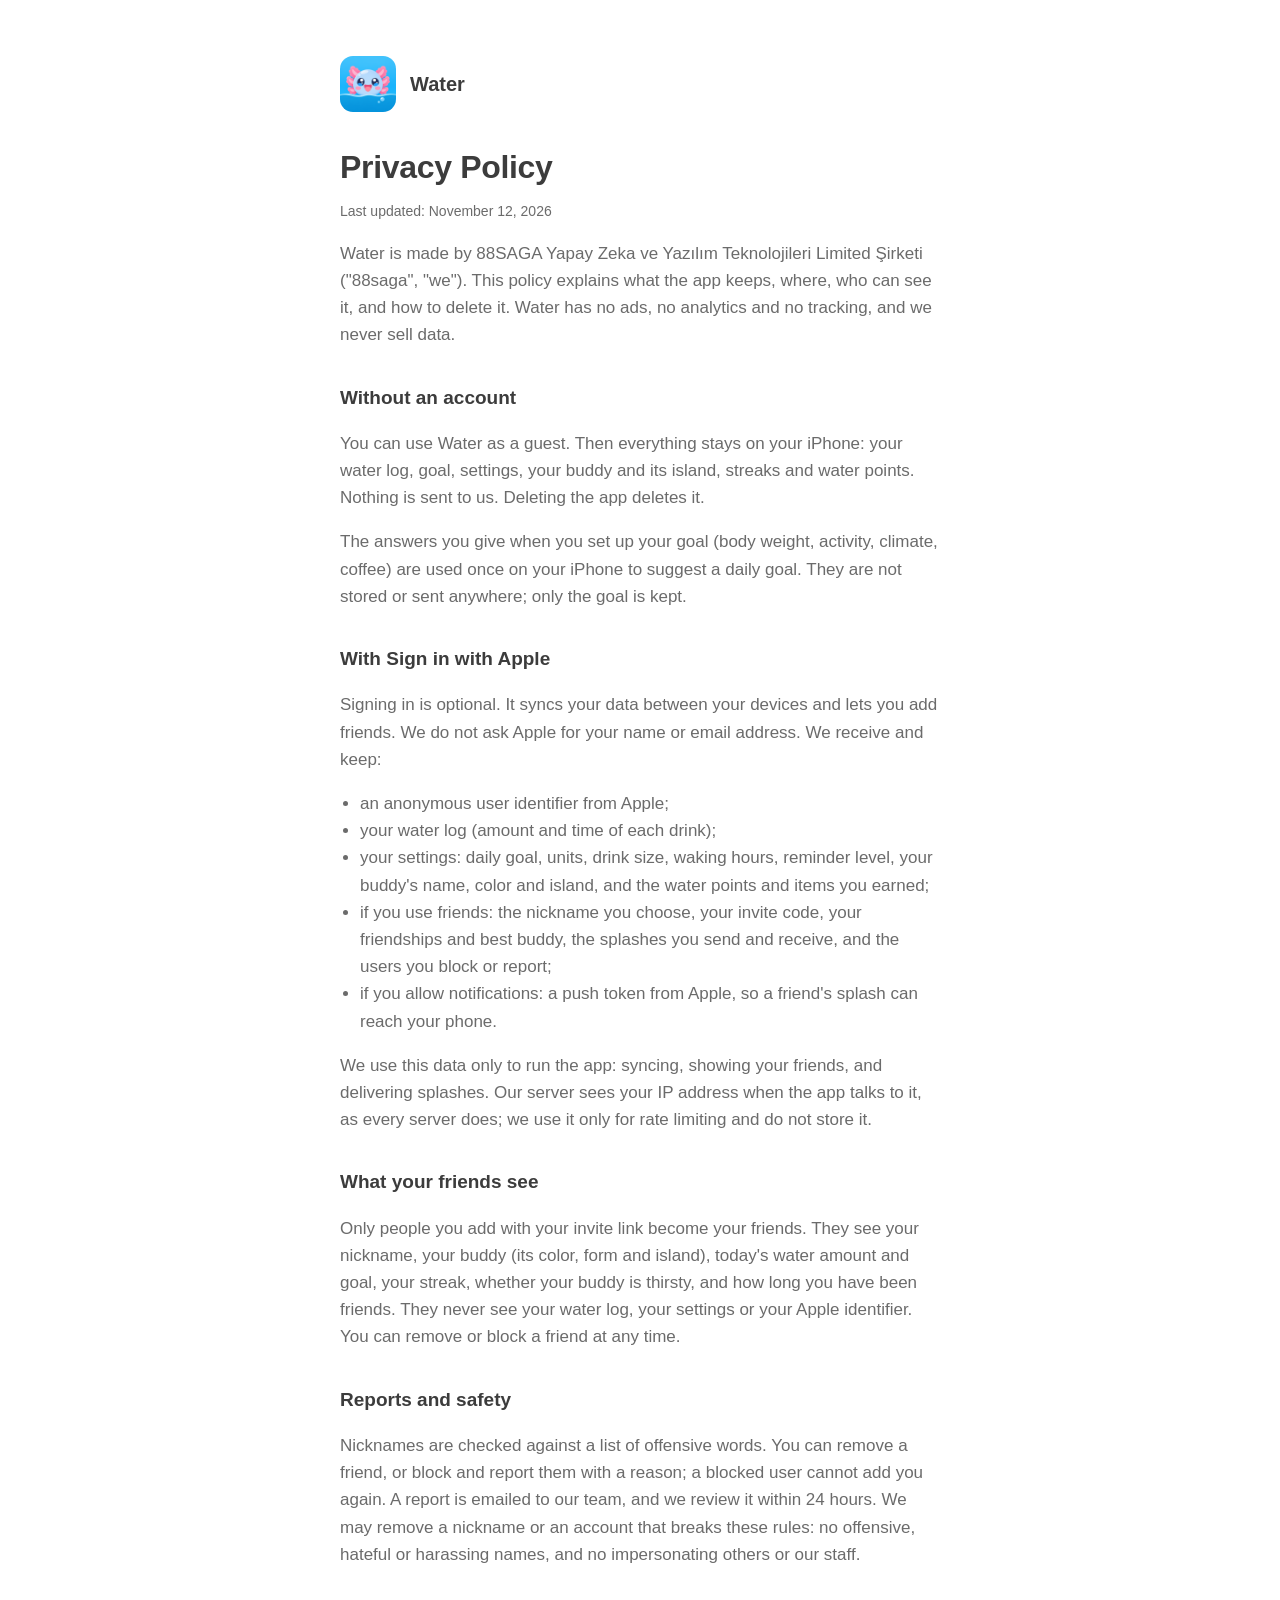
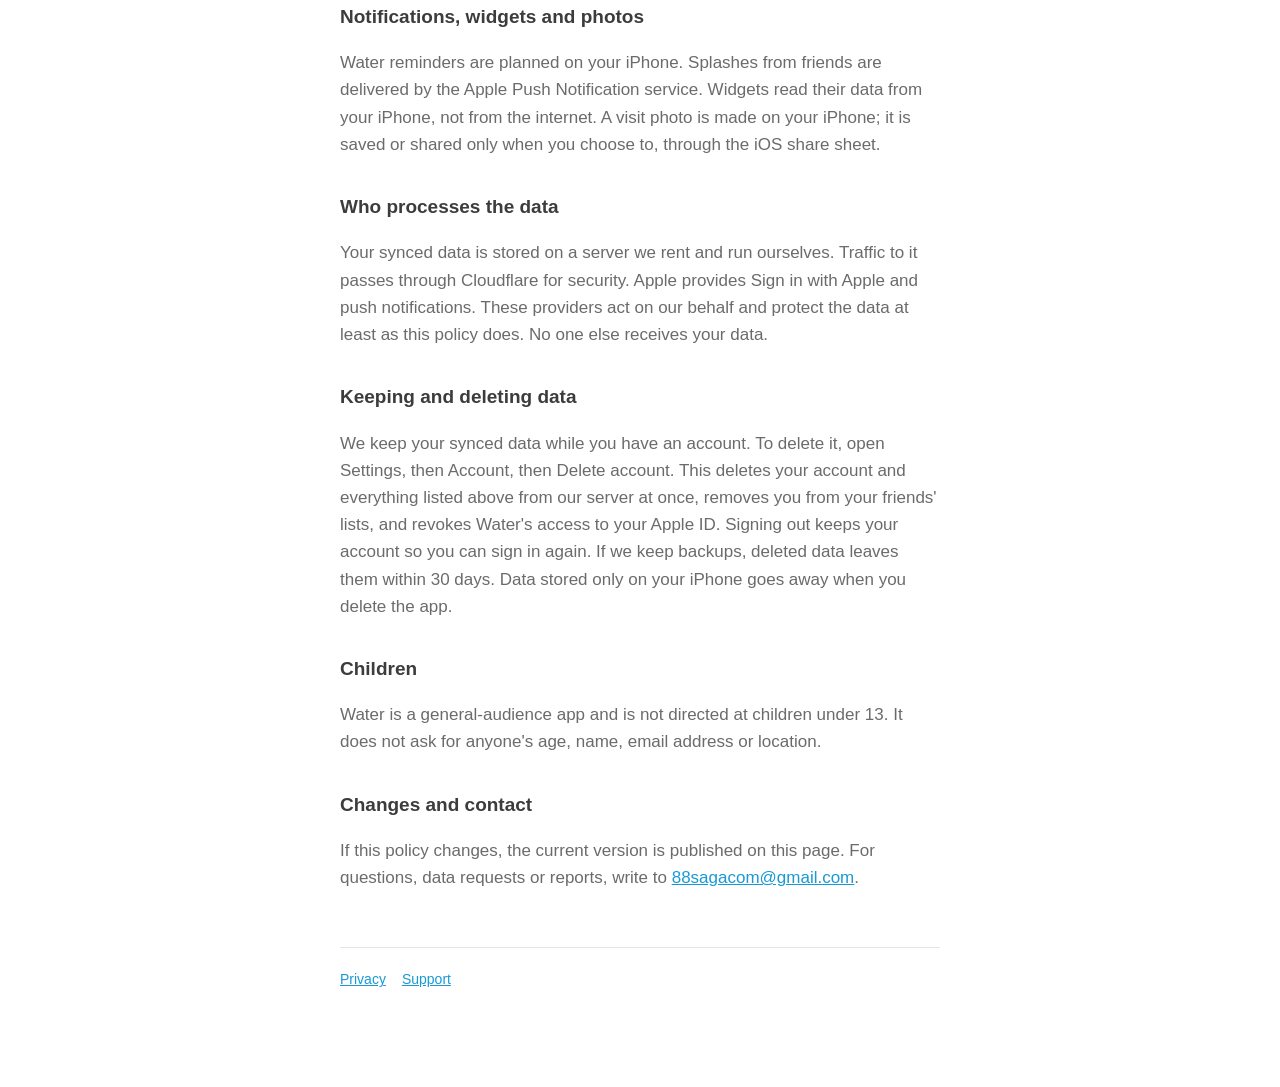
==== privacy/index.html @ 070d773e "Water site: landing, privacy policy, support" ====
<!doctype html>
<html lang="en">
<head>
<meta charset="utf-8">
<meta name="viewport" content="width=device-width, initial-scale=1">
<title>Privacy Policy: Water</title>
<meta name="description" content="What Water stores, what your friends see, and how to delete it.">
<link rel="stylesheet" href="../style.css">
<link rel="icon" href="../icon.png">
</head>
<body>
<main>
<header><img src="../icon.png" alt=""><a href="../">Water</a></header>
<h1>Privacy Policy</h1>
<p class="meta">Last updated: November 12, 2026</p>
<p>Water is made by 88SAGA Yapay Zeka ve Yazılım Teknolojileri Limited Şirketi ("88saga", "we"). This policy explains what the app keeps, where, who can see it, and how to delete it. Water has no ads, no analytics and no tracking, and we never sell data.</p>

<h2>Without an account</h2>
<p>You can use Water as a guest. Then everything stays on your iPhone: your water log, goal, settings, your buddy and its island, streaks and water points. Nothing is sent to us. Deleting the app deletes it.</p>
<p>The answers you give when you set up your goal (body weight, activity, climate, coffee) are used once on your iPhone to suggest a daily goal. They are not stored or sent anywhere; only the goal is kept.</p>

<h2>With Sign in with Apple</h2>
<p>Signing in is optional. It syncs your data between your devices and lets you add friends. We do not ask Apple for your name or email address. We receive and keep:</p>
<ul>
<li>an anonymous user identifier from Apple;</li>
<li>your water log (amount and time of each drink);</li>
<li>your settings: daily goal, units, drink size, waking hours, reminder level, your buddy's name, color and island, and the water points and items you earned;</li>
<li>if you use friends: the nickname you choose, your invite code, your friendships and best buddy, the splashes you send and receive, and the users you block or report;</li>
<li>if you allow notifications: a push token from Apple, so a friend's splash can reach your phone.</li>
</ul>
<p>We use this data only to run the app: syncing, showing your friends, and delivering splashes. Our server sees your IP address when the app talks to it, as every server does; we use it only for rate limiting and do not store it.</p>

<h2>What your friends see</h2>
<p>Only people you add with your invite link become your friends. They see your nickname, your buddy (its color, form and island), today's water amount and goal, your streak, whether your buddy is thirsty, and how long you have been friends. They never see your water log, your settings or your Apple identifier. You can remove or block a friend at any time.</p>

<h2>Reports and safety</h2>
<p>Nicknames are checked against a list of offensive words. You can remove a friend, or block and report them with a reason; a blocked user cannot add you again. A report is emailed to our team, and we review it within 24 hours. We may remove a nickname or an account that breaks these rules: no offensive, hateful or harassing names, and no impersonating others or our staff.</p>

<h2>Notifications, widgets and photos</h2>
<p>Water reminders are planned on your iPhone. Splashes from friends are delivered by the Apple Push Notification service. Widgets read their data from your iPhone, not from the internet. A visit photo is made on your iPhone; it is saved or shared only when you choose to, through the iOS share sheet.</p>

<h2>Who processes the data</h2>
<p>Your synced data is stored on a server we rent and run ourselves. Traffic to it passes through Cloudflare for security. Apple provides Sign in with Apple and push notifications. These providers act on our behalf and protect the data at least as this policy does. No one else receives your data.</p>

<h2>Keeping and deleting data</h2>
<p>We keep your synced data while you have an account. To delete it, open Settings, then Account, then Delete account. This deletes your account and everything listed above from our server at once, removes you from your friends' lists, and revokes Water's access to your Apple ID. Signing out keeps your account so you can sign in again. If we keep backups, deleted data leaves them within 30 days. Data stored only on your iPhone goes away when you delete the app.</p>

<h2>Children</h2>
<p>Water is a general-audience app and is not directed at children under 13. It does not ask for anyone's age, name, email address or location.</p>

<h2>Changes and contact</h2>
<p>If this policy changes, the current version is published on this page. For questions, data requests or reports, write to <a href="mailto:88sagacom@gmail.com">88sagacom@gmail.com</a>.</p>
<footer><a href="../privacy/">Privacy</a><a href="../support/">Support</a></footer>
</main>
</body>
</html>
---- style.css ----
:root { --bg: #ffffff; --ink: #3c3c3c; --soft: #6b6b6b; --line: #e5e5e5; --link: #1899d6; --accent: #1cb0f6; }
* { box-sizing: border-box; }
body { margin: 0; background: var(--bg); color: var(--ink); font: 17px/1.6 -apple-system, BlinkMacSystemFont, "SF Pro Text", "Segoe UI", Roboto, sans-serif; -webkit-font-smoothing: antialiased; }
main { max-width: 640px; margin: 0 auto; padding: 56px 20px 96px; }
header { display: flex; align-items: center; gap: 14px; margin-bottom: 36px; }
header img { width: 56px; height: 56px; border-radius: 13px; }
header a { color: var(--ink); text-decoration: none; font-weight: 700; font-size: 20px; }
h1 { font-size: 32px; line-height: 1.2; letter-spacing: -.01em; margin: 0 0 8px; }
h2 { font-size: 19px; margin: 34px 0 6px; }
p, li { color: var(--soft); }
ul { padding-left: 20px; }
a { color: var(--link); }
.meta { font-size: 14px; }
.cta { display: inline-block; margin-top: 12px; padding: 12px 20px; border-radius: 14px; background: var(--accent); color: #fff; font-weight: 700; text-decoration: none; box-shadow: 0 4px 0 #1899d6; }
footer { margin-top: 56px; padding-top: 20px; border-top: 1px solid var(--line); font-size: 14px; color: var(--soft); }
footer a { margin-right: 16px; }
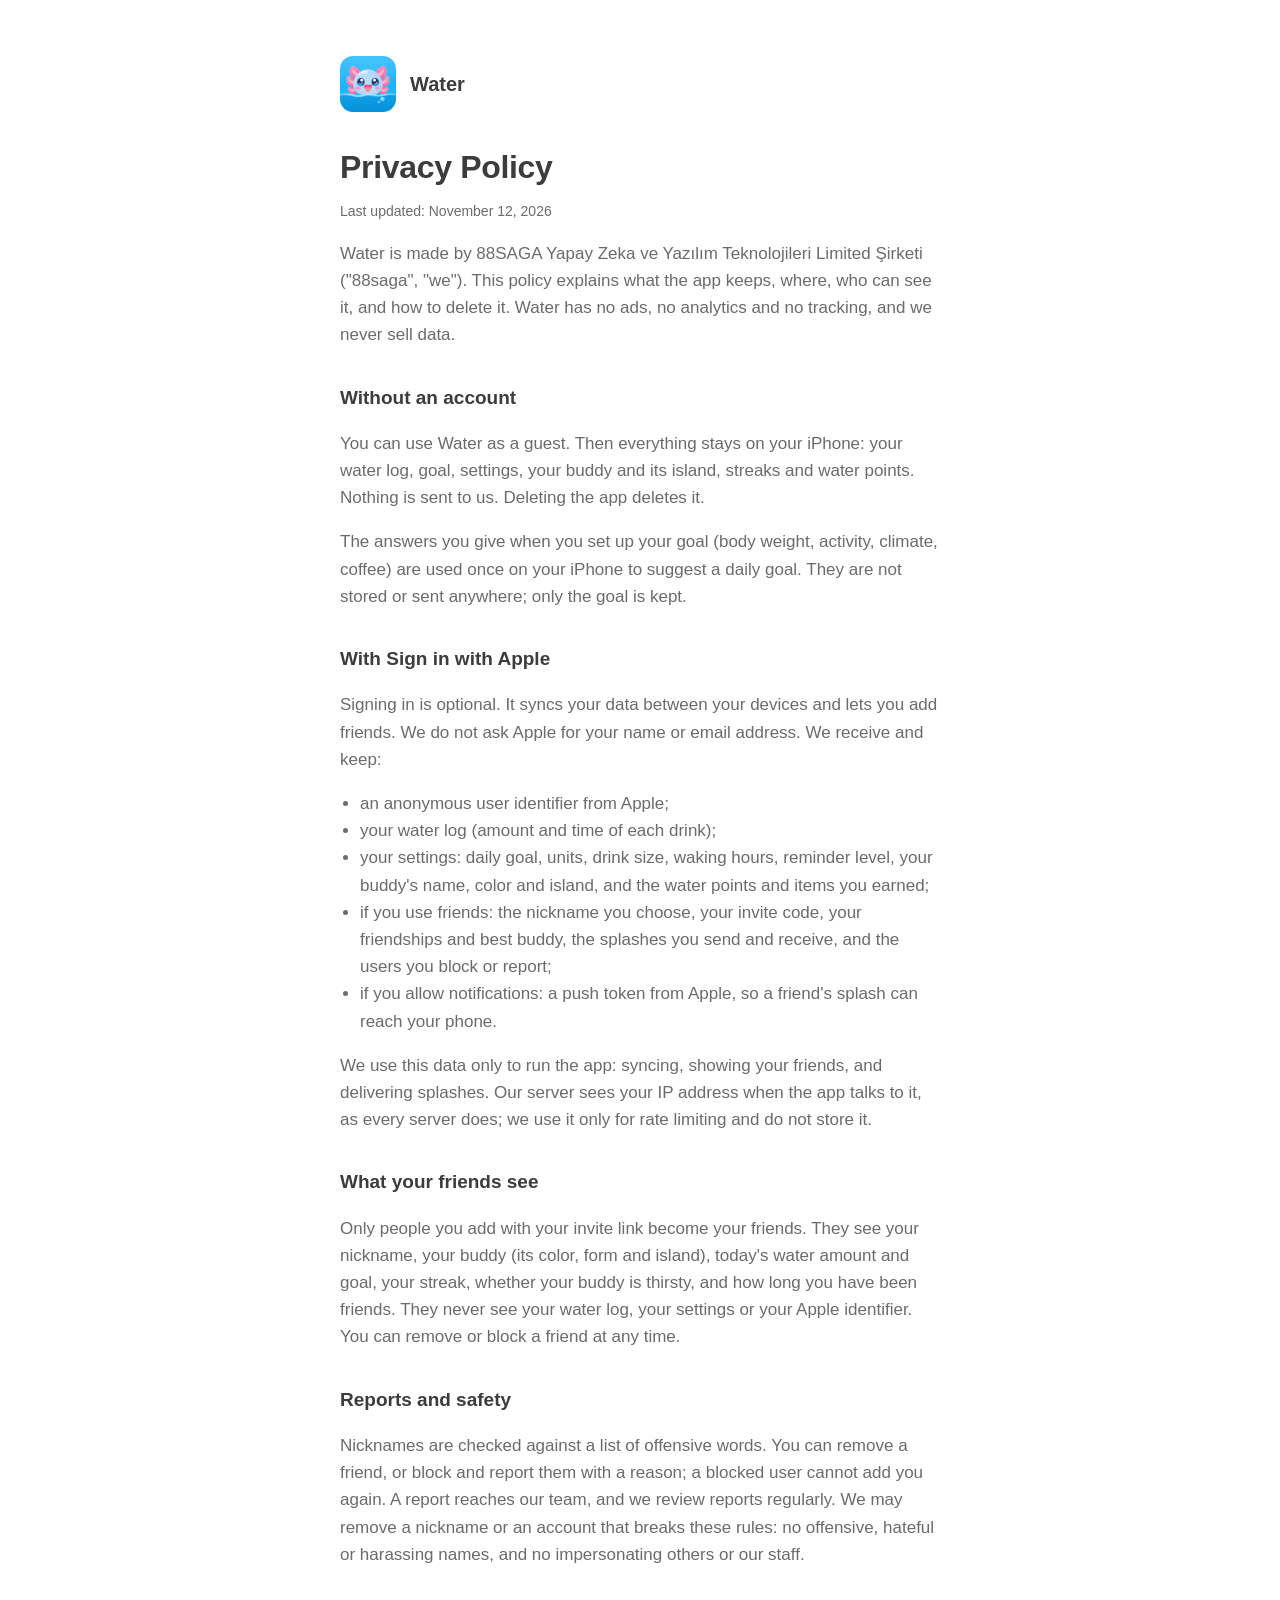
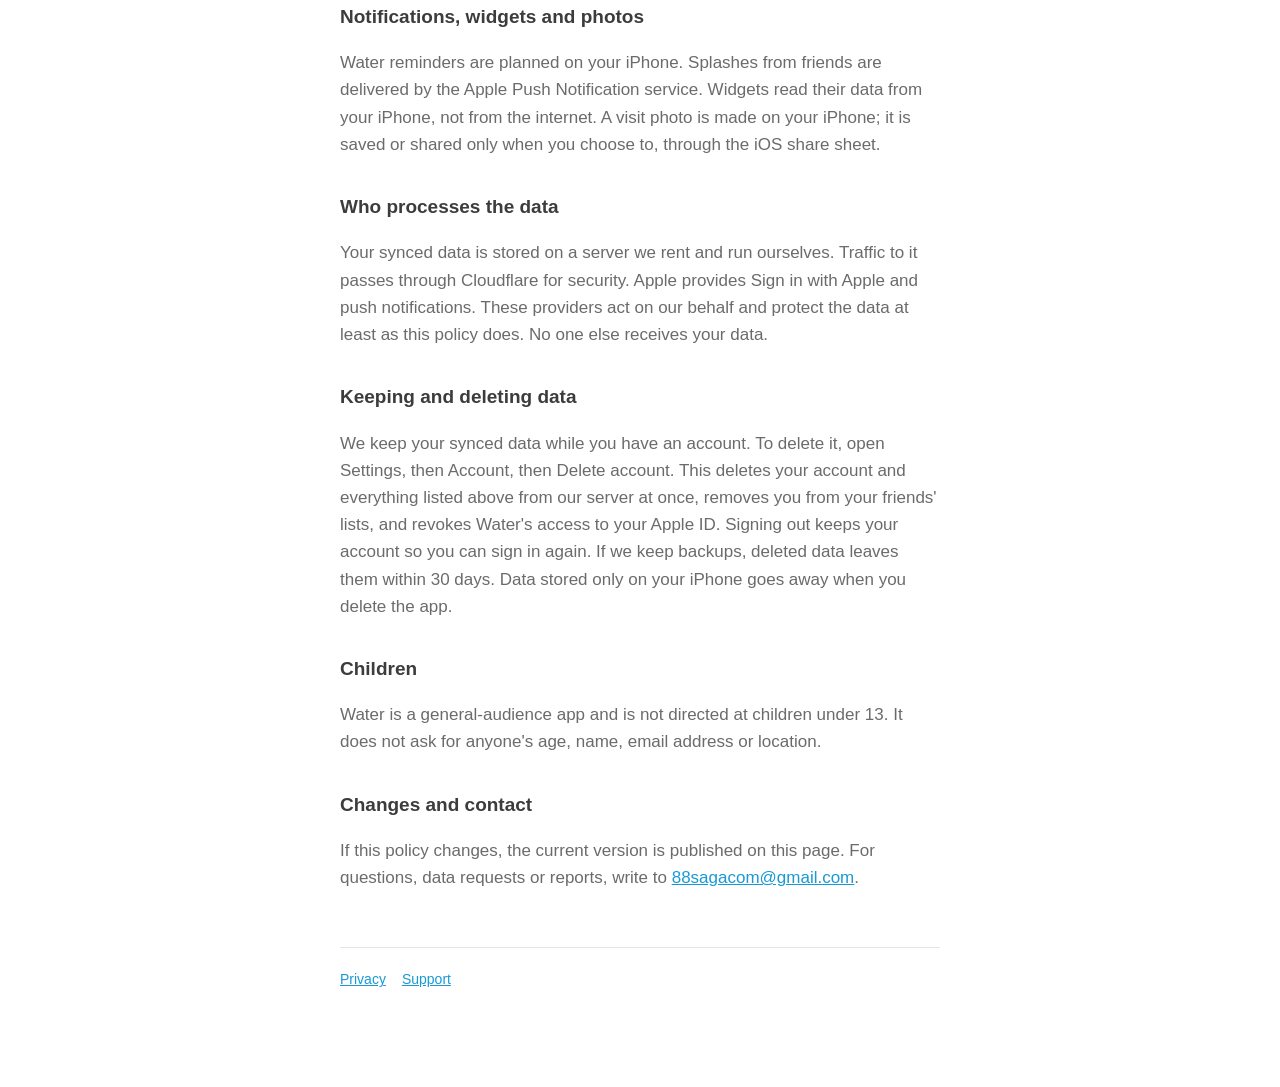
==== commit 7b343ed4: "Reports: reviewed regularly (no email)" ====
--- a/privacy/index.html
+++ b/privacy/index.html
@@ -34,7 +34,7 @@
 <p>Only people you add with your invite link become your friends. They see your nickname, your buddy (its color, form and island), today's water amount and goal, your streak, whether your buddy is thirsty, and how long you have been friends. They never see your water log, your settings or your Apple identifier. You can remove or block a friend at any time.</p>
 
 <h2>Reports and safety</h2>
-<p>Nicknames are checked against a list of offensive words. You can remove a friend, or block and report them with a reason; a blocked user cannot add you again. A report is emailed to our team, and we review it within 24 hours. We may remove a nickname or an account that breaks these rules: no offensive, hateful or harassing names, and no impersonating others or our staff.</p>
+<p>Nicknames are checked against a list of offensive words. You can remove a friend, or block and report them with a reason; a blocked user cannot add you again. A report reaches our team, and we review reports regularly. We may remove a nickname or an account that breaks these rules: no offensive, hateful or harassing names, and no impersonating others or our staff.</p>
 
 <h2>Notifications, widgets and photos</h2>
 <p>Water reminders are planned on your iPhone. Splashes from friends are delivered by the Apple Push Notification service. Widgets read their data from your iPhone, not from the internet. A visit photo is made on your iPhone; it is saved or shared only when you choose to, through the iOS share sheet.</p>
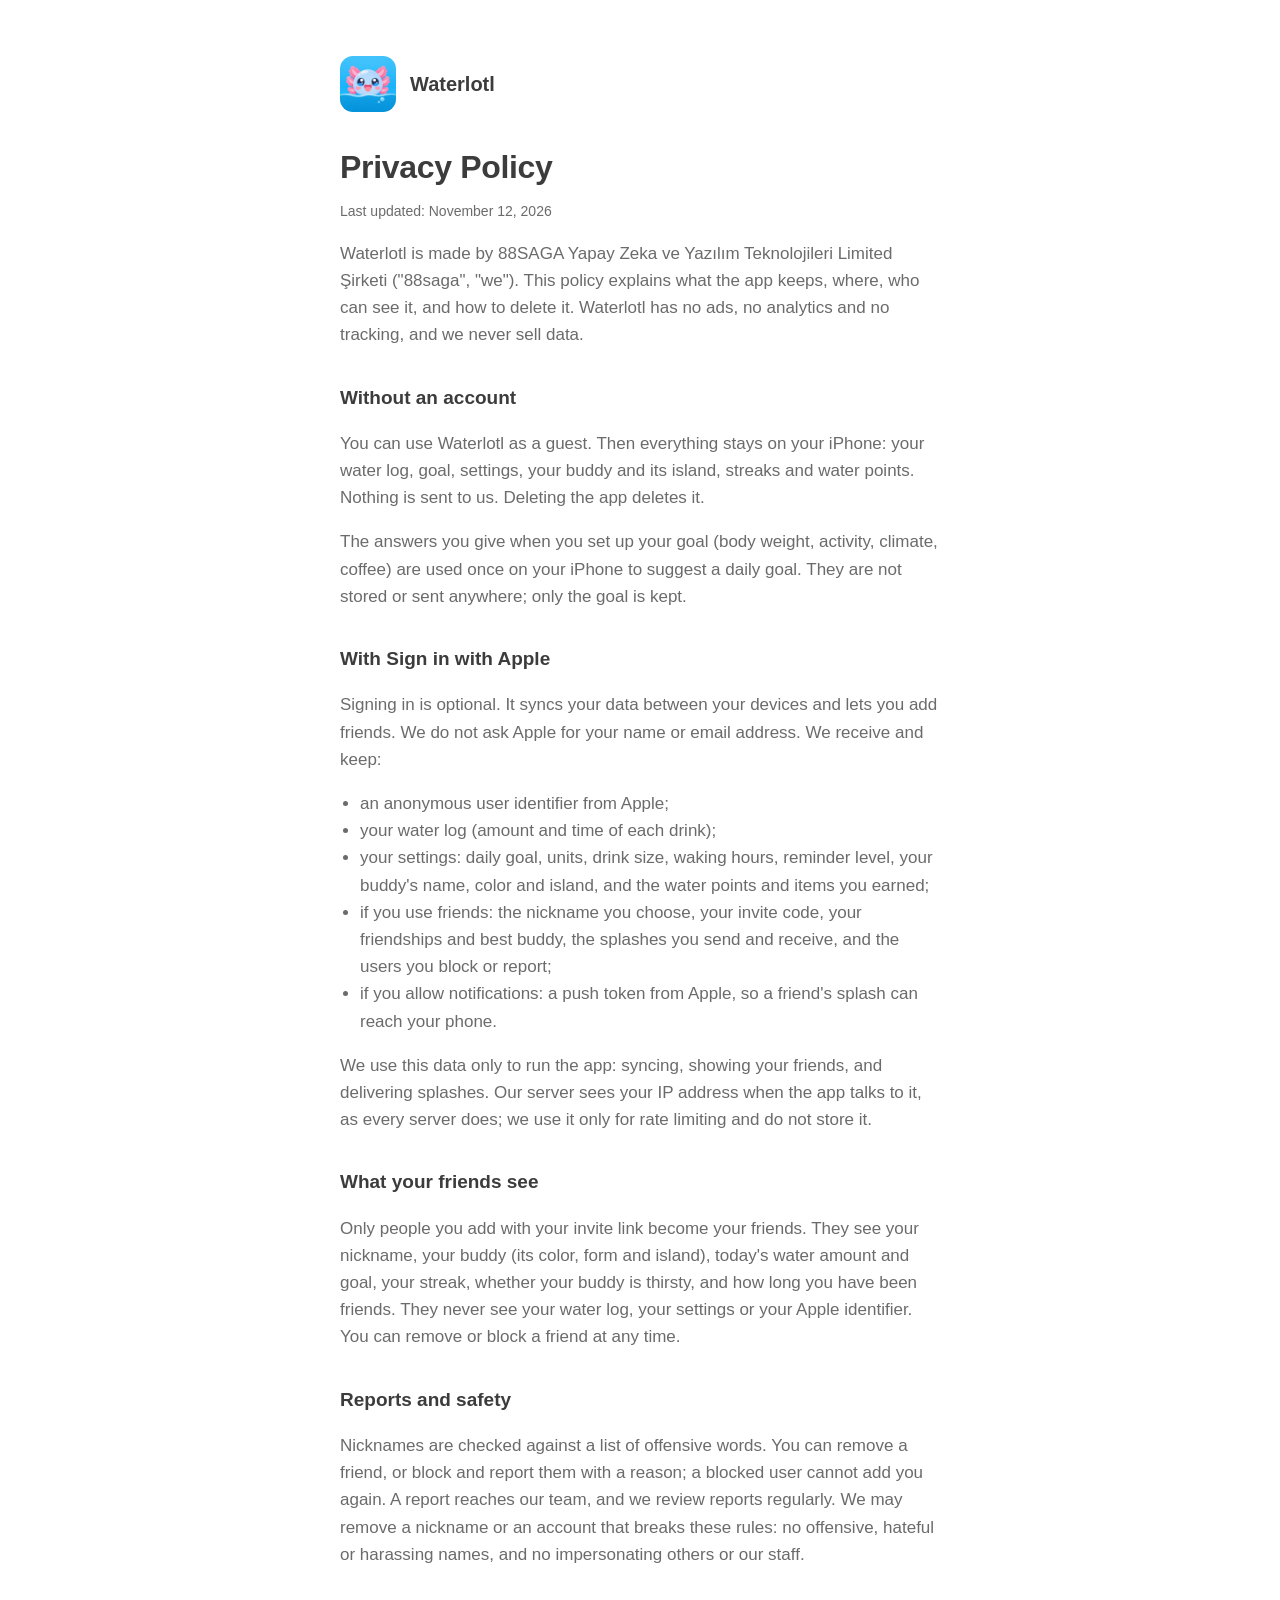
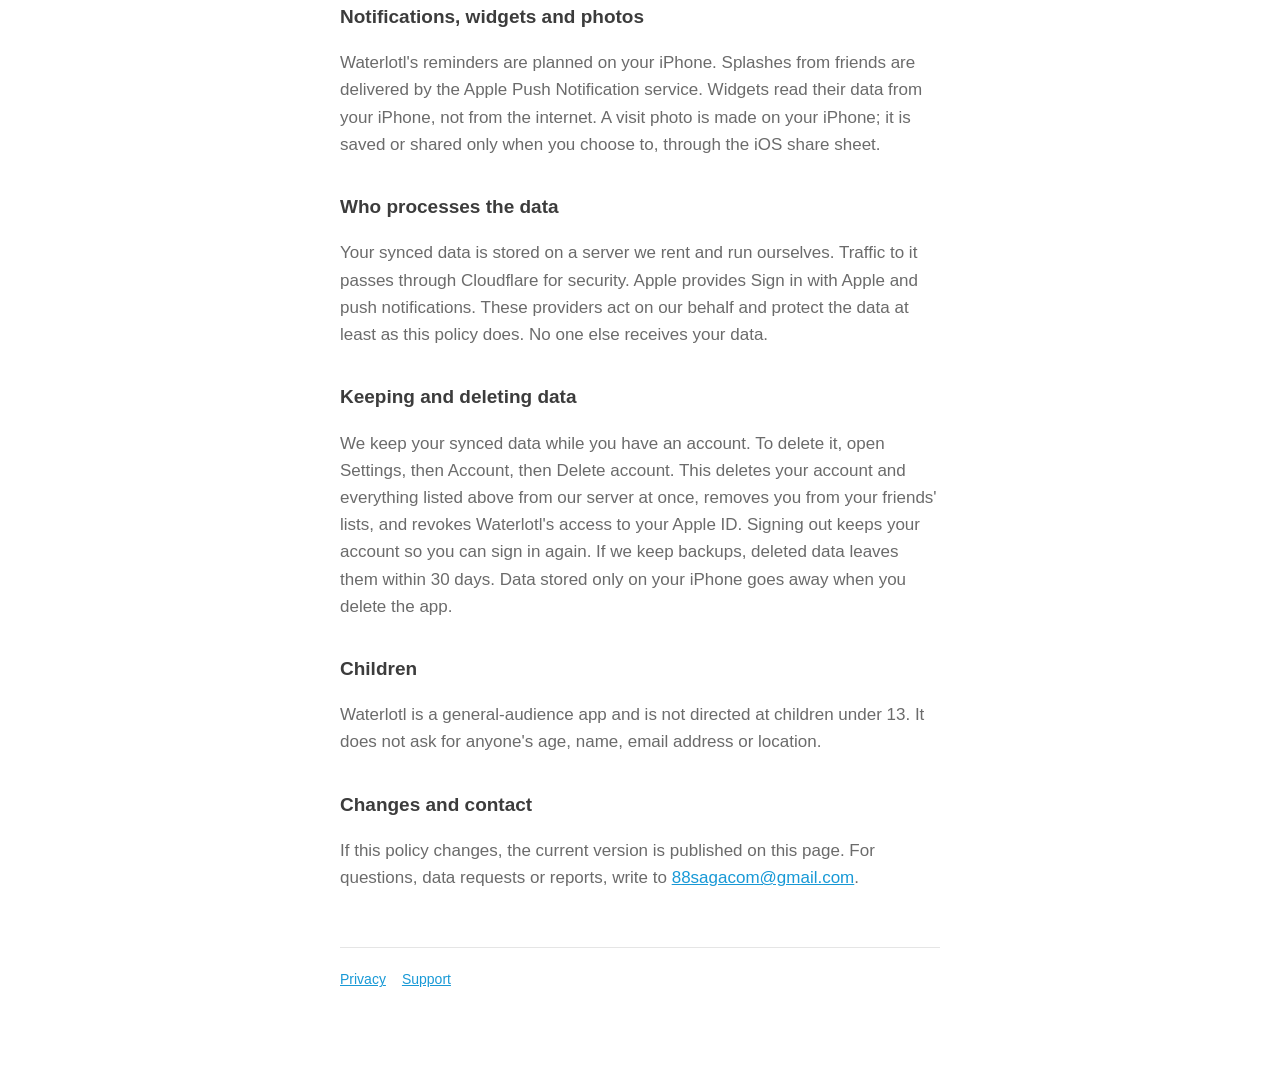
==== commit 3cb71ebc: "Rename the app to Waterlotl" ====
--- a/privacy/index.html
+++ b/privacy/index.html
@@ -3,20 +3,20 @@
 <head>
 <meta charset="utf-8">
 <meta name="viewport" content="width=device-width, initial-scale=1">
-<title>Privacy Policy: Water</title>
-<meta name="description" content="What Water stores, what your friends see, and how to delete it.">
+<title>Privacy Policy: Waterlotl</title>
+<meta name="description" content="What Waterlotl stores, what your friends see, and how to delete it.">
 <link rel="stylesheet" href="../style.css">
 <link rel="icon" href="../icon.png">
 </head>
 <body>
 <main>
-<header><img src="../icon.png" alt=""><a href="../">Water</a></header>
+<header><img src="../icon.png" alt=""><a href="../">Waterlotl</a></header>
 <h1>Privacy Policy</h1>
 <p class="meta">Last updated: November 12, 2026</p>
-<p>Water is made by 88SAGA Yapay Zeka ve Yazılım Teknolojileri Limited Şirketi ("88saga", "we"). This policy explains what the app keeps, where, who can see it, and how to delete it. Water has no ads, no analytics and no tracking, and we never sell data.</p>
+<p>Waterlotl is made by 88SAGA Yapay Zeka ve Yazılım Teknolojileri Limited Şirketi ("88saga", "we"). This policy explains what the app keeps, where, who can see it, and how to delete it. Waterlotl has no ads, no analytics and no tracking, and we never sell data.</p>
 
 <h2>Without an account</h2>
-<p>You can use Water as a guest. Then everything stays on your iPhone: your water log, goal, settings, your buddy and its island, streaks and water points. Nothing is sent to us. Deleting the app deletes it.</p>
+<p>You can use Waterlotl as a guest. Then everything stays on your iPhone: your water log, goal, settings, your buddy and its island, streaks and water points. Nothing is sent to us. Deleting the app deletes it.</p>
 <p>The answers you give when you set up your goal (body weight, activity, climate, coffee) are used once on your iPhone to suggest a daily goal. They are not stored or sent anywhere; only the goal is kept.</p>
 
 <h2>With Sign in with Apple</h2>
@@ -37,16 +37,16 @@
 <p>Nicknames are checked against a list of offensive words. You can remove a friend, or block and report them with a reason; a blocked user cannot add you again. A report reaches our team, and we review reports regularly. We may remove a nickname or an account that breaks these rules: no offensive, hateful or harassing names, and no impersonating others or our staff.</p>
 
 <h2>Notifications, widgets and photos</h2>
-<p>Water reminders are planned on your iPhone. Splashes from friends are delivered by the Apple Push Notification service. Widgets read their data from your iPhone, not from the internet. A visit photo is made on your iPhone; it is saved or shared only when you choose to, through the iOS share sheet.</p>
+<p>Waterlotl's reminders are planned on your iPhone. Splashes from friends are delivered by the Apple Push Notification service. Widgets read their data from your iPhone, not from the internet. A visit photo is made on your iPhone; it is saved or shared only when you choose to, through the iOS share sheet.</p>
 
 <h2>Who processes the data</h2>
 <p>Your synced data is stored on a server we rent and run ourselves. Traffic to it passes through Cloudflare for security. Apple provides Sign in with Apple and push notifications. These providers act on our behalf and protect the data at least as this policy does. No one else receives your data.</p>
 
 <h2>Keeping and deleting data</h2>
-<p>We keep your synced data while you have an account. To delete it, open Settings, then Account, then Delete account. This deletes your account and everything listed above from our server at once, removes you from your friends' lists, and revokes Water's access to your Apple ID. Signing out keeps your account so you can sign in again. If we keep backups, deleted data leaves them within 30 days. Data stored only on your iPhone goes away when you delete the app.</p>
+<p>We keep your synced data while you have an account. To delete it, open Settings, then Account, then Delete account. This deletes your account and everything listed above from our server at once, removes you from your friends' lists, and revokes Waterlotl's access to your Apple ID. Signing out keeps your account so you can sign in again. If we keep backups, deleted data leaves them within 30 days. Data stored only on your iPhone goes away when you delete the app.</p>
 
 <h2>Children</h2>
-<p>Water is a general-audience app and is not directed at children under 13. It does not ask for anyone's age, name, email address or location.</p>
+<p>Waterlotl is a general-audience app and is not directed at children under 13. It does not ask for anyone's age, name, email address or location.</p>
 
 <h2>Changes and contact</h2>
 <p>If this policy changes, the current version is published on this page. For questions, data requests or reports, write to <a href="mailto:88sagacom@gmail.com">88sagacom@gmail.com</a>.</p>
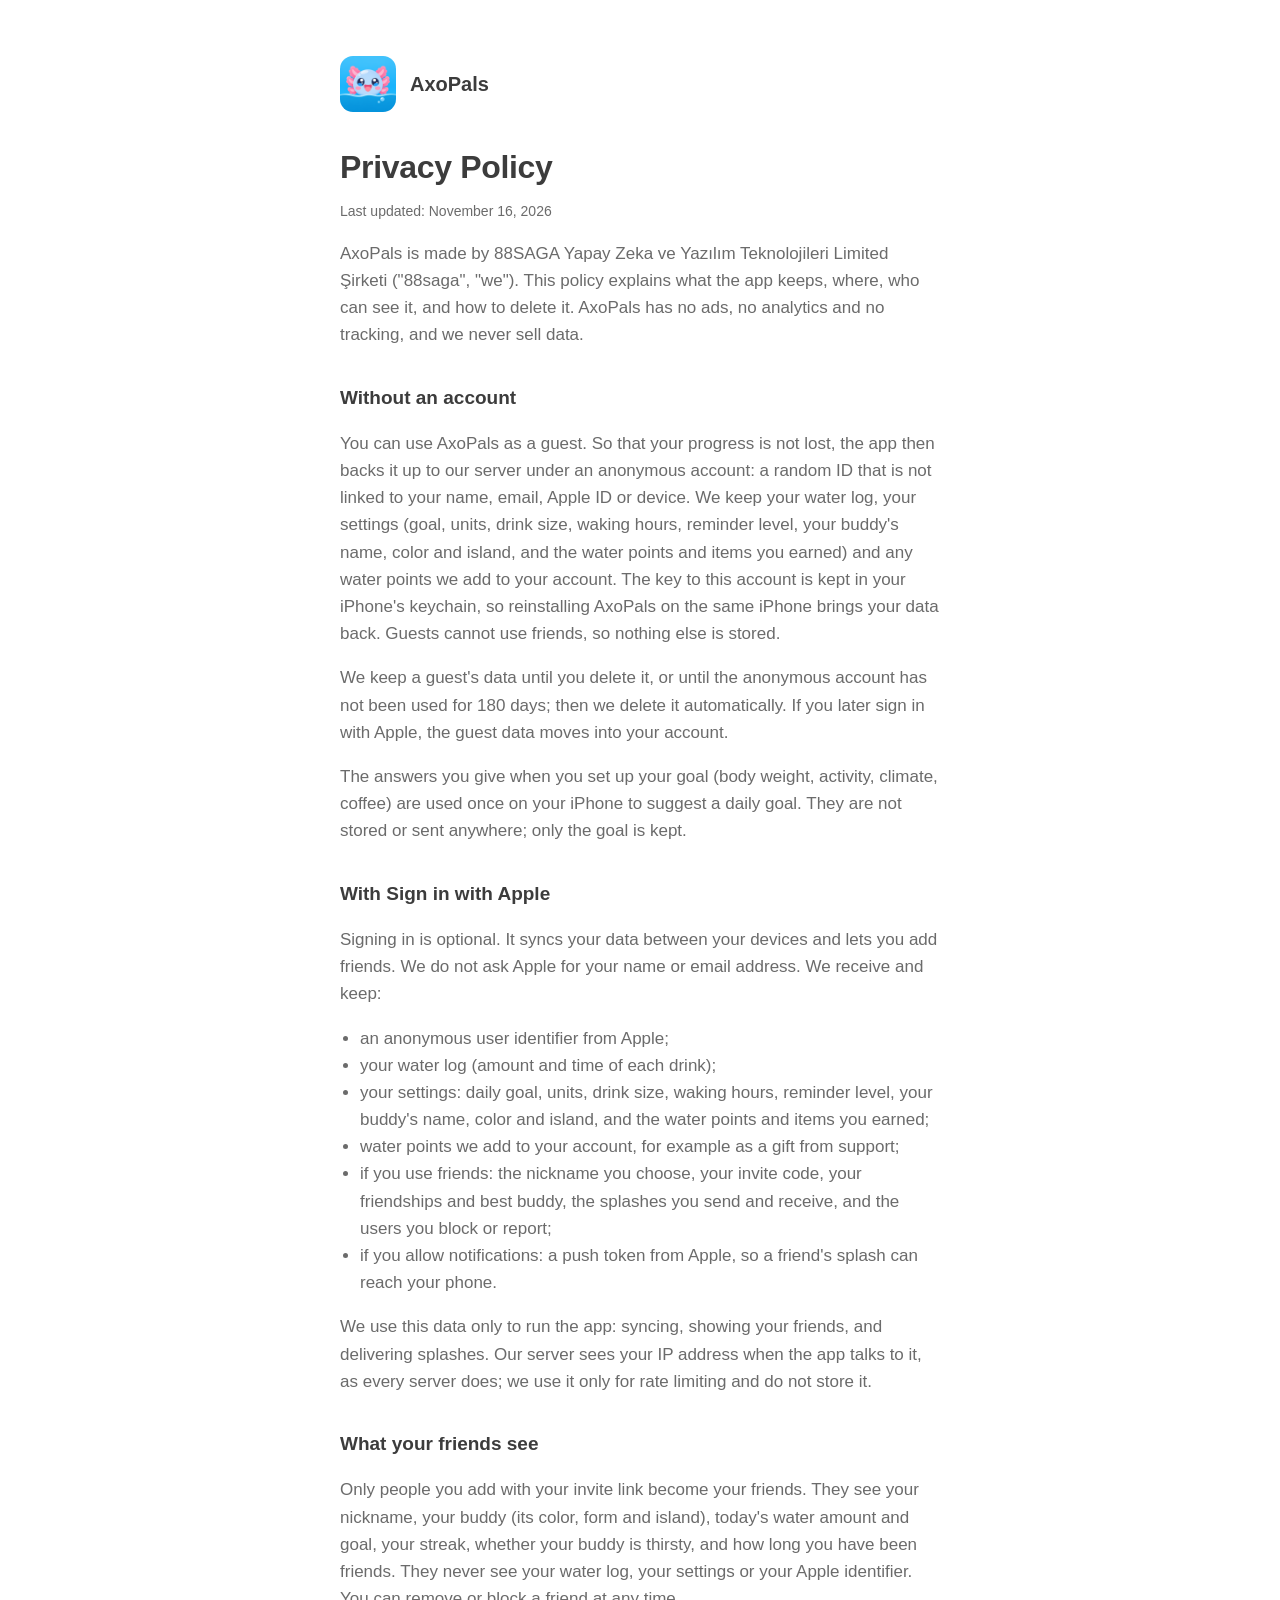
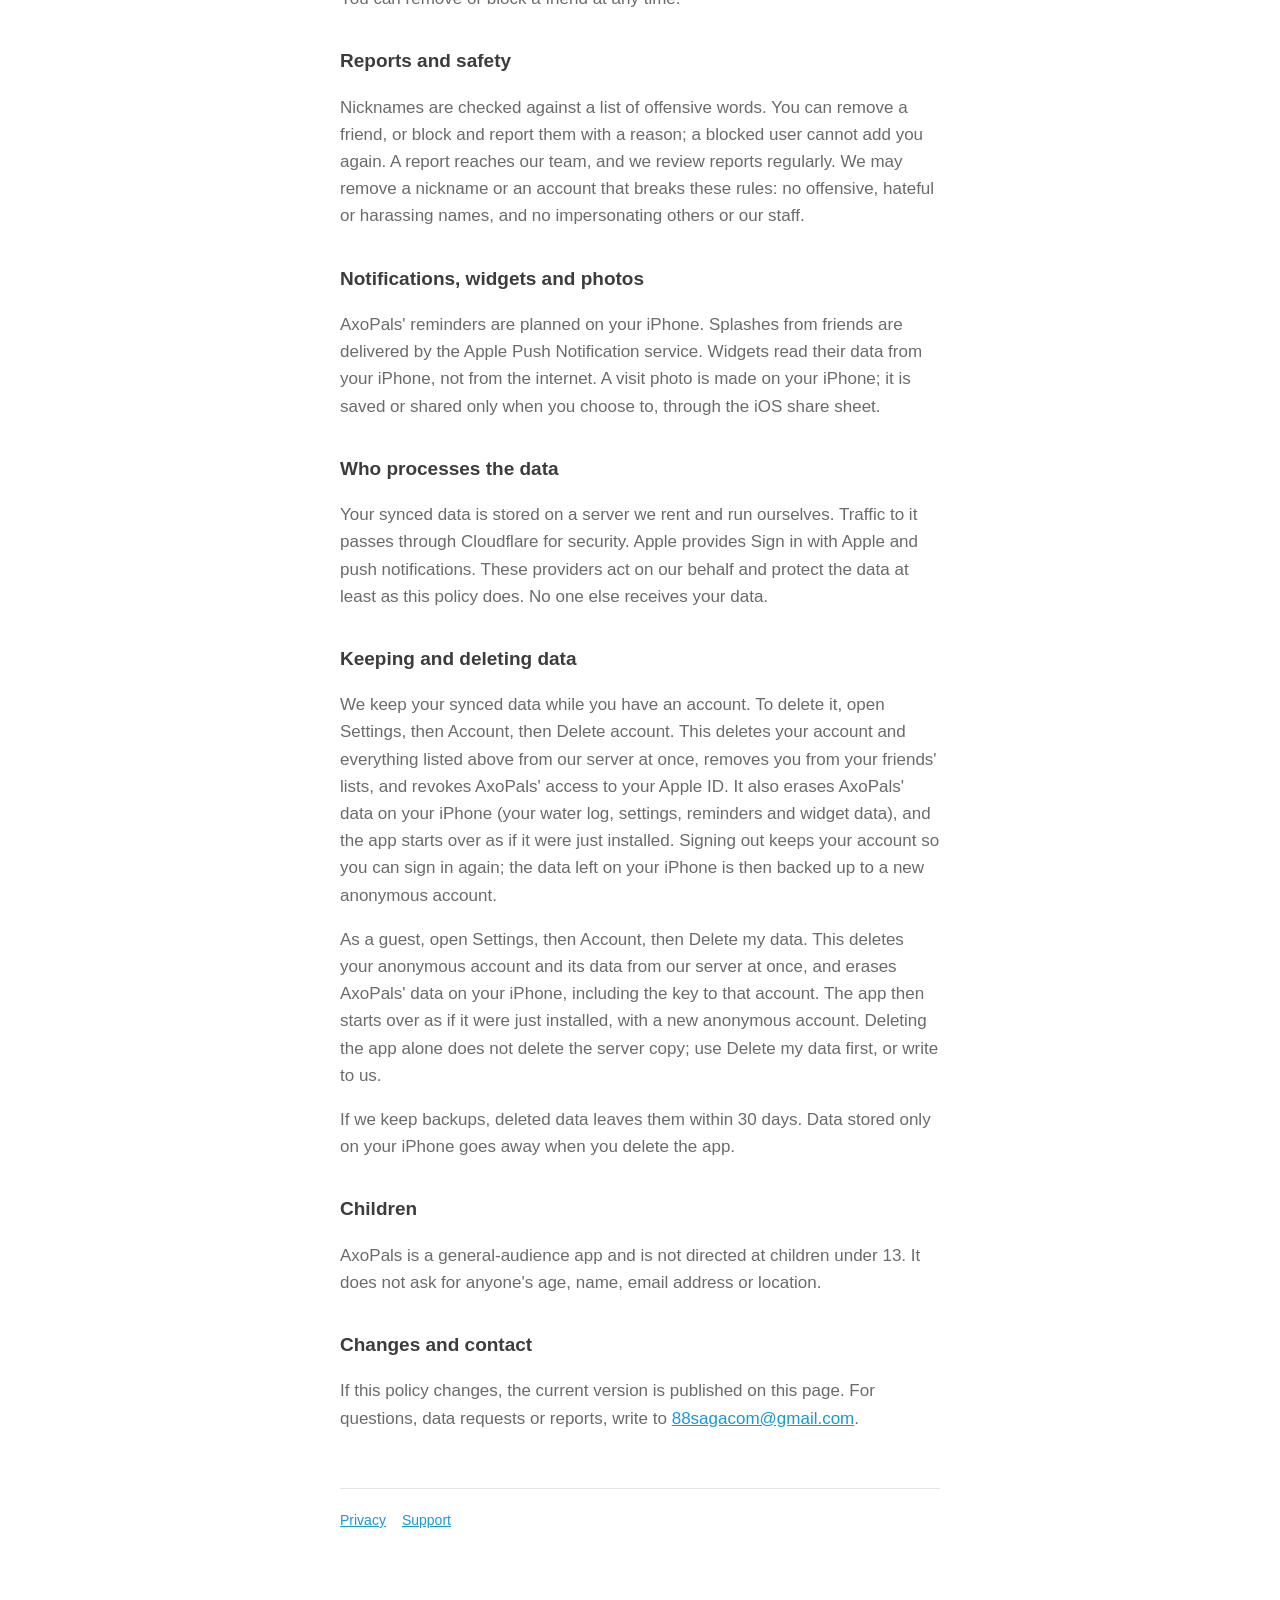
==== commit 74cf269d: "Copy site/ from the app repo: AxoPals name, Nov 16 privacy policy (guest backup, Delete my data)" ====
--- a/privacy/index.html
+++ b/privacy/index.html
@@ -3,20 +3,21 @@
 <head>
 <meta charset="utf-8">
 <meta name="viewport" content="width=device-width, initial-scale=1">
-<title>Privacy Policy: Waterlotl</title>
-<meta name="description" content="What Waterlotl stores, what your friends see, and how to delete it.">
+<title>Privacy Policy: AxoPals</title>
+<meta name="description" content="What AxoPals stores, what your friends see, and how to delete it.">
 <link rel="stylesheet" href="../style.css">
 <link rel="icon" href="../icon.png">
 </head>
 <body>
 <main>
-<header><img src="../icon.png" alt=""><a href="../">Waterlotl</a></header>
+<header><img src="../icon.png" alt=""><a href="../">AxoPals</a></header>
 <h1>Privacy Policy</h1>
-<p class="meta">Last updated: November 12, 2026</p>
-<p>Waterlotl is made by 88SAGA Yapay Zeka ve Yazılım Teknolojileri Limited Şirketi ("88saga", "we"). This policy explains what the app keeps, where, who can see it, and how to delete it. Waterlotl has no ads, no analytics and no tracking, and we never sell data.</p>
+<p class="meta">Last updated: November 16, 2026</p>
+<p>AxoPals is made by 88SAGA Yapay Zeka ve Yazılım Teknolojileri Limited Şirketi ("88saga", "we"). This policy explains what the app keeps, where, who can see it, and how to delete it. AxoPals has no ads, no analytics and no tracking, and we never sell data.</p>
 
 <h2>Without an account</h2>
-<p>You can use Waterlotl as a guest. Then everything stays on your iPhone: your water log, goal, settings, your buddy and its island, streaks and water points. Nothing is sent to us. Deleting the app deletes it.</p>
+<p>You can use AxoPals as a guest. So that your progress is not lost, the app then backs it up to our server under an anonymous account: a random ID that is not linked to your name, email, Apple ID or device. We keep your water log, your settings (goal, units, drink size, waking hours, reminder level, your buddy's name, color and island, and the water points and items you earned) and any water points we add to your account. The key to this account is kept in your iPhone's keychain, so reinstalling AxoPals on the same iPhone brings your data back. Guests cannot use friends, so nothing else is stored.</p>
+<p>We keep a guest's data until you delete it, or until the anonymous account has not been used for 180 days; then we delete it automatically. If you later sign in with Apple, the guest data moves into your account.</p>
 <p>The answers you give when you set up your goal (body weight, activity, climate, coffee) are used once on your iPhone to suggest a daily goal. They are not stored or sent anywhere; only the goal is kept.</p>
 
 <h2>With Sign in with Apple</h2>
@@ -25,6 +26,7 @@
 <li>an anonymous user identifier from Apple;</li>
 <li>your water log (amount and time of each drink);</li>
 <li>your settings: daily goal, units, drink size, waking hours, reminder level, your buddy's name, color and island, and the water points and items you earned;</li>
+<li>water points we add to your account, for example as a gift from support;</li>
 <li>if you use friends: the nickname you choose, your invite code, your friendships and best buddy, the splashes you send and receive, and the users you block or report;</li>
 <li>if you allow notifications: a push token from Apple, so a friend's splash can reach your phone.</li>
 </ul>
@@ -37,16 +39,18 @@
 <p>Nicknames are checked against a list of offensive words. You can remove a friend, or block and report them with a reason; a blocked user cannot add you again. A report reaches our team, and we review reports regularly. We may remove a nickname or an account that breaks these rules: no offensive, hateful or harassing names, and no impersonating others or our staff.</p>
 
 <h2>Notifications, widgets and photos</h2>
-<p>Waterlotl's reminders are planned on your iPhone. Splashes from friends are delivered by the Apple Push Notification service. Widgets read their data from your iPhone, not from the internet. A visit photo is made on your iPhone; it is saved or shared only when you choose to, through the iOS share sheet.</p>
+<p>AxoPals' reminders are planned on your iPhone. Splashes from friends are delivered by the Apple Push Notification service. Widgets read their data from your iPhone, not from the internet. A visit photo is made on your iPhone; it is saved or shared only when you choose to, through the iOS share sheet.</p>
 
 <h2>Who processes the data</h2>
 <p>Your synced data is stored on a server we rent and run ourselves. Traffic to it passes through Cloudflare for security. Apple provides Sign in with Apple and push notifications. These providers act on our behalf and protect the data at least as this policy does. No one else receives your data.</p>
 
 <h2>Keeping and deleting data</h2>
-<p>We keep your synced data while you have an account. To delete it, open Settings, then Account, then Delete account. This deletes your account and everything listed above from our server at once, removes you from your friends' lists, and revokes Waterlotl's access to your Apple ID. Signing out keeps your account so you can sign in again. If we keep backups, deleted data leaves them within 30 days. Data stored only on your iPhone goes away when you delete the app.</p>
+<p>We keep your synced data while you have an account. To delete it, open Settings, then Account, then Delete account. This deletes your account and everything listed above from our server at once, removes you from your friends' lists, and revokes AxoPals' access to your Apple ID. It also erases AxoPals' data on your iPhone (your water log, settings, reminders and widget data), and the app starts over as if it were just installed. Signing out keeps your account so you can sign in again; the data left on your iPhone is then backed up to a new anonymous account.</p>
+<p>As a guest, open Settings, then Account, then Delete my data. This deletes your anonymous account and its data from our server at once, and erases AxoPals' data on your iPhone, including the key to that account. The app then starts over as if it were just installed, with a new anonymous account. Deleting the app alone does not delete the server copy; use Delete my data first, or write to us.</p>
+<p>If we keep backups, deleted data leaves them within 30 days. Data stored only on your iPhone goes away when you delete the app.</p>
 
 <h2>Children</h2>
-<p>Waterlotl is a general-audience app and is not directed at children under 13. It does not ask for anyone's age, name, email address or location.</p>
+<p>AxoPals is a general-audience app and is not directed at children under 13. It does not ask for anyone's age, name, email address or location.</p>
 
 <h2>Changes and contact</h2>
 <p>If this policy changes, the current version is published on this page. For questions, data requests or reports, write to <a href="mailto:88sagacom@gmail.com">88sagacom@gmail.com</a>.</p>
